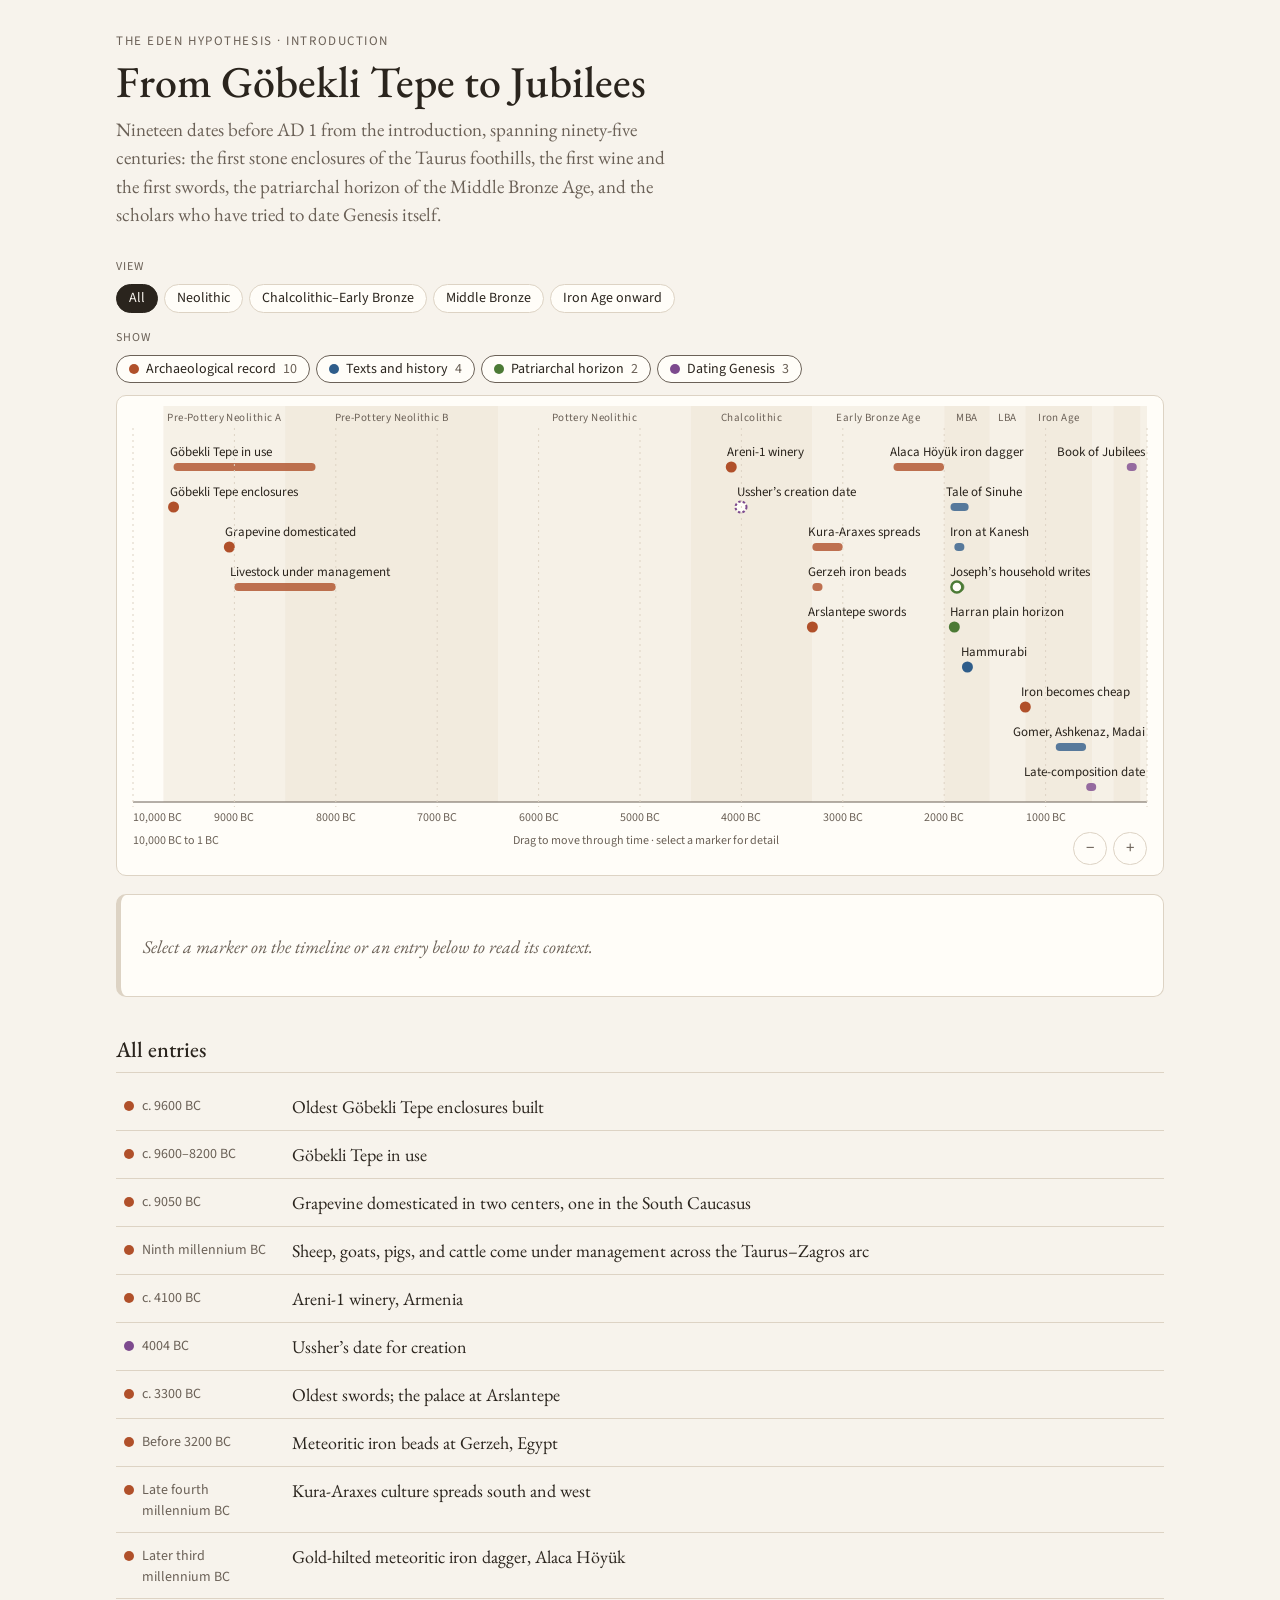
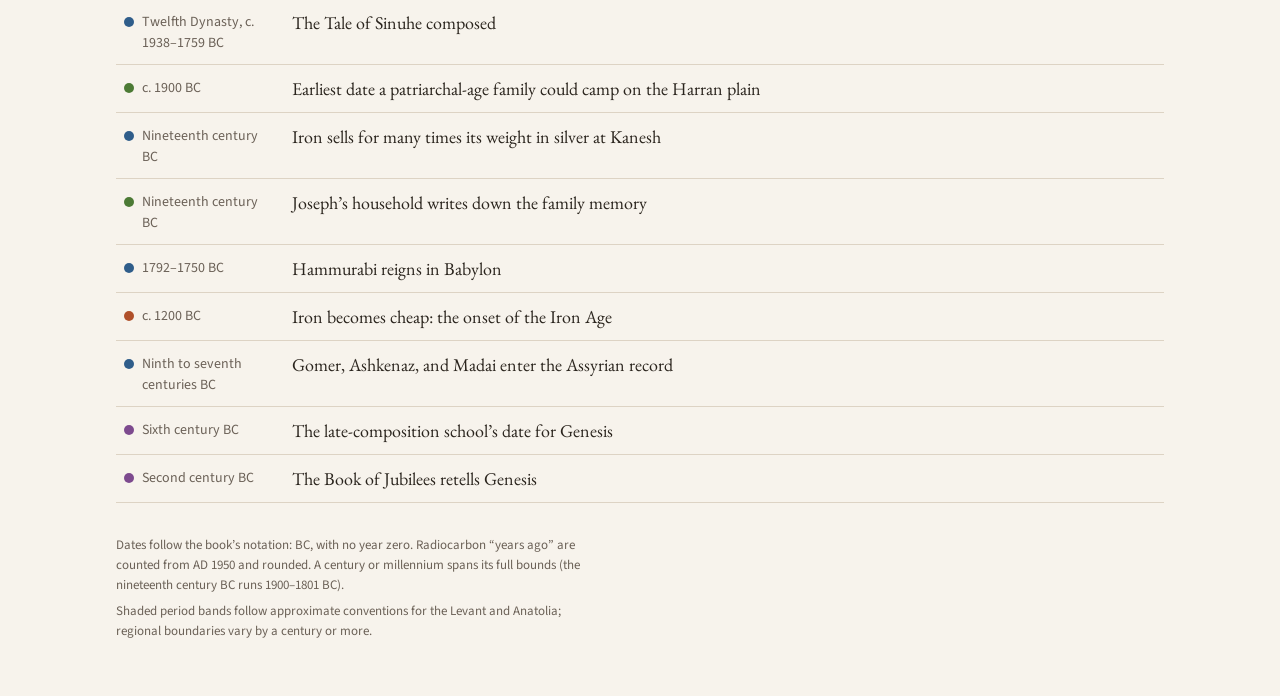
==== timelines/introduction.html @ b76349f7 "Set up companion site: home page, introduction timeline, Josephite Genesis Co-Authored-By: Claude Op" ====
<!doctype html>
<html lang="en">
<head>
<meta charset="utf-8">
<meta name="viewport" content="width=device-width, initial-scale=1">
<title>Eden Hypothesis Timeline</title>
<meta name="description" content="Interactive timeline of dates before AD 1 in the introduction to The Eden Hypothesis, from Göbekli Tepe to the Book of Jubilees.">
<link rel="preconnect" href="https://fonts.googleapis.com">
<link rel="preconnect" href="https://fonts.gstatic.com" crossorigin>
<link href="https://fonts.googleapis.com/css2?family=EB+Garamond:ital,wght@0,400;0,500;0,600;1,400&family=Source+Sans+3:wght@400;600&display=swap" rel="stylesheet">
<style>
:root{
  --bg:#f7f3ec; --surface:#fffdf8; --ink:#2a241d; --muted:#6b6157; --rule:#ddd3c4; --band-a:#efe7da; --band-b:#e7dccb;
  --k-record:#b0502a; --k-text:#2f5d8a; --k-thesis:#4c7a35; --k-dating:#7d4a8e; --focus:#c8891d;
  --serif:"EB Garamond", Garamond, Georgia, serif; --sans:"Source Sans 3", system-ui, -apple-system, "Segoe UI", sans-serif;
}
@media (prefers-color-scheme: dark){
  :root:not([data-theme="light"]){
    --bg:#1b1815; --surface:#24201c; --ink:#ede6db; --muted:#a99e90; --rule:#3b342d; --band-a:#2a2521; --band-b:#312b26;
    --k-record:#e2865c; --k-text:#7fb0e0; --k-thesis:#95c27a; --k-dating:#c495d6; --focus:#e9b04a;
  }
}
:root[data-theme="dark"]{
  --bg:#1b1815; --surface:#24201c; --ink:#ede6db; --muted:#a99e90; --rule:#3b342d; --band-a:#2a2521; --band-b:#312b26;
  --k-record:#e2865c; --k-text:#7fb0e0; --k-thesis:#95c27a; --k-dating:#c495d6; --focus:#e9b04a;
}
*{box-sizing:border-box}
html,body{margin:0;padding:0}
body{background:var(--bg);color:var(--ink);font-family:var(--serif);font-size:18px;line-height:1.5;-webkit-font-smoothing:antialiased}
.wrap{max-width:1080px;margin:0 auto;padding:32px 16px 48px}
header .kicker{font-family:var(--sans);font-size:13px;letter-spacing:.12em;text-transform:uppercase;color:var(--muted);margin:0 0 6px}
header h1{font-weight:500;font-size:clamp(30px,5vw,44px);line-height:1.1;margin:0 0 10px}
header p.lede{margin:0;max-width:62ch;color:var(--muted);font-size:19px}
.controls{display:flex;flex-wrap:wrap;gap:16px 24px;align-items:flex-start;justify-content:space-between;margin:28px 0 12px}
.group{display:flex;flex-wrap:wrap;gap:6px;align-items:center}
.group-label{font-family:var(--sans);font-size:12px;letter-spacing:.08em;text-transform:uppercase;color:var(--muted);width:100%;margin-bottom:2px}
button{font:inherit;color:inherit}
.chip{font-family:var(--sans);font-size:14px;border:1px solid var(--rule);background:var(--surface);border-radius:999px;padding:5px 12px;cursor:pointer;display:inline-flex;align-items:center;gap:7px;line-height:1.2}
.chip:hover{border-color:var(--muted)}
.chip[aria-pressed="true"]{background:var(--ink);color:var(--bg);border-color:var(--ink)}
.chip.kind[aria-pressed="false"]{opacity:.5}
.chip.kind[aria-pressed="true"]{background:var(--surface);color:var(--ink);border-color:var(--muted)}
.dot{width:10px;height:10px;border-radius:50%;display:inline-block;flex:none}
.zoombtns{display:flex;gap:6px}
.chip.icon{width:34px;justify-content:center;padding:5px 0;font-size:17px}
:focus-visible{outline:2px solid var(--focus);outline-offset:2px}

.chart{background:var(--surface);border:1px solid var(--rule);border-radius:10px;padding:10px 0 4px;position:relative;touch-action:pan-y;user-select:none;-webkit-user-select:none}
.chart svg{display:block;width:100%;cursor:grab}
.chart svg.dragging{cursor:grabbing}
.chart .hint{font-family:var(--sans);font-size:12px;color:var(--muted);padding:2px 16px 6px;display:flex;justify-content:space-between;gap:12px;flex-wrap:wrap}
.band-label{font-family:var(--sans);font-size:11px;fill:var(--muted);letter-spacing:.04em}
.tick text{font-family:var(--sans);font-size:12px;fill:var(--muted)}
.tick line{stroke:var(--rule)}
.ev{cursor:pointer}
.ev text{font-family:var(--sans);font-size:13px;fill:var(--ink)}
.ev .hit{fill:transparent}
.ev:hover text,.ev.sel text{font-weight:600}
.ev:focus{outline:none}
.ev:focus-visible .hit{stroke:var(--focus);stroke-width:2;rx:4}
.ev.dim{opacity:.35}

.detail{margin-top:18px;background:var(--surface);border:1px solid var(--rule);border-left:5px solid var(--kc,var(--rule));border-radius:10px;padding:20px 22px 18px}
.detail .meta{font-family:var(--sans);font-size:13px;color:var(--muted);letter-spacing:.04em;display:flex;gap:10px;flex-wrap:wrap;align-items:center}
.detail .meta .kind-name{color:var(--kc);font-weight:600;text-transform:uppercase;letter-spacing:.08em;font-size:12px}
.detail h2{font-weight:500;font-size:clamp(24px,3.4vw,30px);line-height:1.2;margin:6px 0 4px}
.detail .when{font-size:21px;margin:0 0 4px}
.detail .written{color:var(--muted);font-style:italic;margin:0 0 12px;font-size:17px}
.detail .ctx{margin:0;max-width:70ch}
.detail .nav{display:flex;gap:8px;margin-top:16px;font-family:var(--sans)}
.detail .nav .chip{font-size:13px}
.empty{color:var(--muted);font-style:italic}

h3.list-h{font-weight:500;font-size:22px;margin:36px 0 10px;border-bottom:1px solid var(--rule);padding-bottom:6px}
ol.list{list-style:none;margin:0;padding:0}
ol.list li{border-bottom:1px solid var(--rule)}
ol.list button{all:unset;box-sizing:border-box;display:grid;grid-template-columns:150px 1fr;gap:4px 18px;width:100%;padding:10px 8px;cursor:pointer;border-radius:6px}
ol.list button:hover{background:var(--band-a)}
ol.list button:focus-visible{outline:2px solid var(--focus)}
ol.list li.sel button{background:var(--band-b)}
.l-date{font-family:var(--sans);font-size:14px;color:var(--muted);padding-top:3px;display:flex;gap:8px;align-items:baseline}
.l-date .dot{transform:translateY(1px)}
.l-title{font-size:18px}
@media (max-width:560px){
  ol.list button{grid-template-columns:1fr;gap:0}
  .detail{padding:16px}
}
footer{margin-top:32px;font-family:var(--sans);font-size:13px;color:var(--muted);line-height:1.55;max-width:80ch}
footer p{margin:0 0 6px}
</style>
</head>
<body>
<div class="wrap">
  <header>
    <p class="kicker"><a href="../" style="color:inherit;text-decoration:none">The Eden Hypothesis</a> · Introduction</p>
    <h1>From Göbekli Tepe to Jubilees</h1>
    <p class="lede">Nineteen dates before AD 1 from the introduction, spanning ninety-five centuries: the first stone enclosures of the Taurus foothills, the first wine and the first swords, the patriarchal horizon of the Middle Bronze Age, and the scholars who have tried to date Genesis itself.</p>
  </header>

  <div class="controls">
    <div class="group" id="eras" role="group" aria-label="Zoom to era">
      <span class="group-label">View</span>
    </div>
    <div class="group" id="kinds" role="group" aria-label="Filter by kind">
      <span class="group-label">Show</span>
    </div>
  </div>

  <div class="chart" id="chart">
    <svg id="svg" role="group" aria-label="Timeline chart"></svg>
    <div class="hint"><span id="rangeLabel"></span><span>Drag to move through time · select a marker for detail</span>
      <span class="zoombtns"><button class="chip icon" id="zoomOut" aria-label="Zoom out">−</button><button class="chip icon" id="zoomIn" aria-label="Zoom in">+</button></span></div>
  </div>

  <section class="detail" id="detail" aria-live="polite"></section>

  <h3 class="list-h">All entries</h3>
  <ol class="list" id="list"></ol>

  <footer>
    <p>Dates follow the book’s notation: BC, with no year zero. Radiocarbon “years ago” are counted from AD 1950 and rounded. A century or millennium spans its full bounds (the nineteenth century BC runs 1900–1801 BC).</p>
    <p>Shaded period bands follow approximate conventions for the Levant and Anatolia; regional boundaries vary by a century or more.</p>
  </footer>
</div>

<script>
(function(){
"use strict";
var KINDS = {
  record: {name:"Archaeological record", v:"--k-record"},
  text:   {name:"Texts and history", v:"--k-text"},
  thesis: {name:"Patriarchal horizon", v:"--k-thesis"},
  dating: {name:"Dating Genesis", v:"--k-dating"}
};

var EVENTS = [
 {id:1, s:-9600, e:-9600, kind:"record", sec:"I", label:"Göbekli Tepe enclosures",
  title:"Oldest Göbekli Tepe enclosures built", when:"c. 9600 BC", written:"around 9600 BC, or some 11,600 years ago",
  ctx:"The great circular enclosures of Layer III, ringed by T-shaped limestone pillars carved with foxes, boars, snakes, and vultures, belong to the Pre-Pottery Neolithic A."},
 {id:2, s:-9600, e:-8200, kind:"record", sec:"I", label:"Göbekli Tepe in use",
  title:"Göbekli Tepe in use", when:"c. 9600–8200 BC", written:"until about 8200 BC",
  ctx:"Range from the UNESCO World Heritage inscription of 2018. The smaller rectangular buildings of Layer II carry the site’s use into the Pre-Pottery Neolithic B."},
 {id:3, s:-9050, e:-9050, kind:"record", sec:"III", label:"Grapevine domesticated",
  title:"Grapevine domesticated in two centers, one in the South Caucasus", when:"c. 9050 BC", written:"around eleven thousand years ago",
  ctx:"A genomic survey of 3,525 cultivated and wild vines (Dong et al., Science 379, 2023) finds two domestications of roughly equal age, one in western Asia and one in the Caucasus. Eleven thousand years before AD 1950 falls near 9050 BC."},
 {id:4, s:-9000, e:-8001, kind:"record", sec:"III", label:"Livestock under management",
  title:"Sheep, goats, pigs, and cattle come under management across the Taurus–Zagros arc", when:"Ninth millennium BC", written:"ninth millennium BC",
  ctx:"Kill-off profiles that favor young males, documented for goats at Ganj Dareh in the Zagros (Zeder and Hesse, Science 287, 2000), reveal herding before any change in body size."},
 {id:5, s:-4100, e:-4100, kind:"record", sec:"III", label:"Areni-1 winery",
  title:"Areni-1 winery, Armenia", when:"c. 4100 BC", written:"around 4100 BC",
  ctx:"A clay press basin, a fermentation vat, and storage jars in a cave in southern Armenia, with grape residues identified chemically (Barnard et al., Journal of Archaeological Science 38, 2011). The published title gives “around 4000 BCE.”"},
 {id:6, s:-4004, e:-4004, kind:"dating", sec:"IV", label:"Ussher’s creation date", hist:true,
  title:"Ussher’s date for creation", when:"4004 BC", written:"4004 BC",
  ctx:"James Ussher, Annales Veteris Testamenti (1650), set creation at the nightfall preceding October 23, 4004 BC, in the Julian calendar. The date belongs to the history of scholarship, not to the history of the earth."},
 {id:7, s:-3300, e:-3300, kind:"record", sec:"III", label:"Arslantepe swords",
  title:"Oldest swords; the palace at Arslantepe", when:"c. 3300 BC", written:"around 3300 BC",
  ctx:"Arsenical-copper swords from the Period VI A public complex at Arslantepe, near Malatya in eastern Anatolia, the oldest swords yet recovered."},
 {id:8, s:-3300, e:-3200, kind:"record", sec:"V", label:"Gerzeh iron beads",
  title:"Meteoritic iron beads at Gerzeh, Egypt", when:"Before 3200 BC", written:"before 3200 BC",
  ctx:"Tubular beads from a Naqada II grave at Gerzeh, near the entrance to the Faiyum, hammered from nickel-rich meteoritic iron (Rehren et al., Journal of Archaeological Science 40, 2013). Iron reached Egypt from the sky some two thousand years before smelting made it common."},
 {id:9, s:-3300, e:-3001, kind:"record", sec:"VI", label:"Kura-Araxes spreads",
  title:"Kura-Araxes culture spreads south and west", when:"Late fourth millennium BC", written:"from the late fourth millennium BC",
  ctx:"Hand-built, burnished black-and-red pottery and portable hearth stands carry the Kura-Araxes signature from the South Caucasus into eastern Anatolia, northwestern Iran, and, as Khirbet Kerak ware, the southern Levant."},
 {id:10, s:-2500, e:-2001, kind:"record", sec:"V", label:"Alaca Höyük iron dagger",
  title:"Gold-hilted meteoritic iron dagger, Alaca Höyük", when:"Later third millennium BC", written:"later third millennium",
  ctx:"An iron blade set in a gold hilt, from the Early Bronze Age royal tombs of Alaca Höyük in central Anatolia; nickel in the blade points to meteoritic iron."},
 {id:11, s:-1938, e:-1759, kind:"text", sec:"V", label:"Tale of Sinuhe",
  title:"The Tale of Sinuhe composed", when:"Twelfth Dynasty, c. 1938–1759 BC", written:"Twelfth Dynasty",
  ctx:"Set at the death of Amenemhat I, the tale follows a courtier who flees Egypt and becomes a chieftain among the Asiatics of Retjenu: Levantine pastoral life seen through Egyptian eyes."},
 {id:12, s:-1900, e:-1900, kind:"thesis", sec:"III", label:"Harran plain horizon",
  title:"Earliest date a patriarchal-age family could camp on the Harran plain", when:"c. 1900 BC", written:"around 1900 BC",
  ctx:"The book’s earliest horizon for a family of the patriarchal type on the plain around Harran, in the upper Balikh valley."},
 {id:13, s:-1900, e:-1801, kind:"text", sec:"V", label:"Iron at Kanesh",
  title:"Iron sells for many times its weight in silver at Kanesh", when:"Nineteenth century BC", written:"nineteenth century BC",
  ctx:"Old Assyrian merchants’ letters from Kültepe, ancient Kanesh, price amūtum, a rare iron, at many times its weight in silver."},
 {id:14, s:-1900, e:-1801, pt:-1875, kind:"thesis", sec:"VI", label:"Joseph’s household writes",
  title:"Joseph’s household writes down the family memory", when:"Nineteenth century BC (marker at 1875 BC)", written:"in the Twelfth Dynasty, in the nineteenth century BC",
  ctx:"The book’s thesis places Joseph’s household in Twelfth-Dynasty Egypt, where the family memory first takes written form."},
 {id:15, s:-1792, e:-1750, kind:"text", sec:"Conventions", label:"Hammurabi",
  title:"Hammurabi reigns in Babylon", when:"1792–1750 BC", written:"1792–1750 BC",
  ctx:"Reign dates follow the middle chronology; the high and low chronologies move them by half a century or more."},
 {id:16, s:-1200, e:-1200, kind:"record", sec:"V", label:"Iron becomes cheap",
  title:"Iron becomes cheap: the onset of the Iron Age", when:"c. 1200 BC", written:"around 1200 BC",
  ctx:"Smelted iron turns common across Anatolia and the eastern Mediterranean as the palace economies of the Late Bronze Age collapse."},
 {id:17, s:-900, e:-601, kind:"text", sec:"V", label:"Gomer, Ashkenaz, Madai",
  title:"Gomer, Ashkenaz, and Madai enter the Assyrian record", when:"Ninth to seventh centuries BC", written:"between the ninth and seventh centuries BC",
  ctx:"Gimirrai (Cimmerians), Ishkuza (Scythians), and Mada (Medes) appear in Assyrian annals and letters. Genesis 10:2–3 names Gomer and Madai among the sons of Japheth, and Ashkenaz among the sons of Gomer."},
 {id:18, s:-600, e:-501, kind:"dating", sec:"IV", label:"Late-composition date",
  title:"The late-composition school’s date for Genesis", when:"Sixth century BC", written:"sixth century BC",
  ctx:"The late-composition school places the writing of Genesis in the Babylonian exile or the early Persian period."},
 {id:19, s:-200, e:-101, kind:"dating", sec:"V", label:"Book of Jubilees",
  title:"The Book of Jubilees retells Genesis", when:"Second century BC", written:"second century BC",
  ctx:"Jubilees recasts Genesis and the opening of Exodus as an angelic revelation to Moses on Sinai, ordered in forty-nine-year jubilee periods. James VanderKam dates it c. 160–150 BC."}
];

var PERIODS = [
 [-9700,-8500,"Pre-Pottery Neolithic A","PPNA"],
 [-8500,-6400,"Pre-Pottery Neolithic B","PPNB"],
 [-6400,-4500,"Pottery Neolithic","PN"],
 [-4500,-3300,"Chalcolithic","Chalco."],
 [-3300,-2000,"Early Bronze Age","EBA"],
 [-2000,-1550,"Middle Bronze Age","MBA"],
 [-1550,-1200,"Late Bronze Age","LBA"],
 [-1200,-539,"Iron Age","Iron"],
 [-539,-332,"Persian","Pers."],
 [-332,-63,"Hellenistic","Hell."],
 [-63,0,"Roman","Rom."]
];

var ERAS = [
 {name:"All", d:[-10000,0]},
 {name:"Neolithic", d:[-9800,-7800]},
 {name:"Chalcolithic–Early Bronze", d:[-4350,-1850]},
 {name:"Middle Bronze", d:[-2010,-1720]},
 {name:"Iron Age onward", d:[-1300,0]}
];
var LIMITS = [-10600, 200], MIN_SPAN = 80;

var NS = "http://www.w3.org/2000/svg";
var svg = document.getElementById("svg");
var domain = ERAS[0].d.slice();
var activeEra = 0;
var hidden = {};
var selected = null;
var lanesCache = null;

function mk(tag, attrs, parent){
  var n = document.createElementNS(NS, tag);
  for (var k in attrs) n.setAttribute(k, attrs[k]);
  if (parent) parent.appendChild(n);
  return n;
}
function cssVar(v){ return getComputedStyle(document.documentElement).getPropertyValue(v).trim(); }
function color(kind){ return "var(" + KINDS[kind].v + ")"; }
function fmtYear(y){
  if (y >= 0) return "AD " + (y || 1);
  var a = -y;
  return (a >= 10000 ? a.toLocaleString("en-US") : String(a)) + " BC";
}
function visibleEvents(){ return EVENTS.filter(function(e){ return !hidden[e.kind]; }); }

var mctx = document.createElement("canvas").getContext("2d");
function textW(t, font){ mctx.font = font || '13px "Source Sans 3", system-ui, sans-serif'; return mctx.measureText(t).width; }

var PAD = 16, BAND_H = 22, TOP = BAND_H + 14, ROW = 40, AXIS_H = 28;

function scaleFor(d, W){
  var k = (W - 2*PAD) / (d[1] - d[0]);
  return function(y){ return PAD + (y - d[0]) * k; };
}

function computeLanes(d, W){
  var sx = scaleFor(d, W), lanes = [], map = {};
  var evs = visibleEvents().slice().sort(function(a,b){ return a.s - b.s || b.e - a.e; });
  evs.forEach(function(e){
    var x0 = sx(e.s), x1 = sx(e.e);
    if (x1 < -40 || x0 > W + 40) return;
    var lx = Math.max(Math.min(x0 - 4, W - PAD - textW(e.label) - 2), PAD + 2);
    var occS = Math.min(x0, lx) - 4;
    var occE = Math.max(x1, lx + textW(e.label) + 4) + 14;
    var i = 0;
    while (i < lanes.length && lanes[i] > occS) i++;
    lanes[i] = occE; map[e.id] = i;
  });
  return {map:map, n:Math.max(lanes.length,1)};
}

function niceStep(span, W){
  var target = span / Math.max(2, Math.floor((W - 2*PAD) / 95));
  var p = Math.pow(10, Math.floor(Math.log10(target))), m = target / p;
  return (m <= 1 ? 1 : m <= 2 ? 2 : m <= 2.5 ? 2.5 : m <= 5 ? 5 : 10) * p;
}

function render(d, lanes){
  var W = svg.clientWidth || svg.parentNode.clientWidth;
  var sx = scaleFor(d, W);
  lanes = lanes || computeLanes(d, W);
  var H = TOP + lanes.n * ROW + AXIS_H;
  svg.setAttribute("viewBox", "0 0 " + W + " " + H);
  svg.setAttribute("height", H);
  while (svg.firstChild) svg.removeChild(svg.firstChild);

  var defs = mk("defs", {}, svg);
  var cp = mk("clipPath", {id:"clip"}, defs);
  mk("rect", {x:PAD - 2, y:0, width:W - 2*PAD + 4, height:H}, cp);
  var g = mk("g", {"clip-path":"url(#clip)"}, svg);

  // period bands
  PERIODS.forEach(function(p, i){
    var a = sx(p[0]), b = sx(p[1]);
    if (b < 0 || a > W) return;
    mk("rect", {x:a, y:0, width:Math.max(0,b-a), height:H - AXIS_H, fill:"var(" + (i % 2 ? "--band-b" : "--band-a") + ")", opacity:.55}, g);
    var cl = Math.max(a, PAD), cr = Math.min(b, W - PAD), w = cr - cl;
    var full = p[2], ab = p[3], lab = null;
    if (textW(full, '11px "Source Sans 3"') + 12 < w) lab = full; else if (textW(ab, '11px "Source Sans 3"') + 8 < w) lab = ab;
    if (lab){ var t = mk("text", {x:(cl+cr)/2, y:15, "text-anchor":"middle", "class":"band-label"}, g); t.textContent = lab;
      var tt = mk("title", {}, t); tt.textContent = full + " (approx. " + fmtYear(p[0]) + "–" + fmtYear(p[1] || -1) + ")"; }
  });

  // ticks
  var step = niceStep(d[1] - d[0], W);
  var axisY = H - AXIS_H;
  mk("line", {x1:PAD, x2:W-PAD, y1:axisY, y2:axisY, stroke:"var(--muted)", "stroke-width":1}, svg);
  for (var y = Math.ceil(d[0]/step)*step; y <= d[1]; y += step){
    var x = sx(y); if (x < PAD - 1 || x > W - PAD + 1) continue;
    var tg = mk("g", {"class":"tick"}, svg);
    mk("line", {x1:x, x2:x, y1:BAND_H, y2:axisY + 5, "stroke-dasharray": "2 4"}, tg);
    if (y !== 0){
      var tx = mk("text", {x:x, y:axisY + 19, "text-anchor": x < PAD + 30 ? "start" : (x > W - PAD - 30 ? "end" : "middle")}, tg);
      tx.textContent = fmtYear(Math.round(y));
    }
  }

  // events
  visibleEvents().forEach(function(e){
    if (!(e.id in lanes.map)) return;
    var x0 = sx(e.s), x1 = sx(e.e), row = lanes.map[e.id];
    if (x1 < -200 || x0 > W + 200) return;
    var yTop = TOP + row * ROW, yMark = yTop + 25, c = color(e.kind);
    var isSel = selected === e.id;
    var ev = mk("g", {"class":"ev" + (isSel ? " sel" : ""), tabindex:0, role:"button",
      "aria-label": e.title + ", " + e.when, "data-id":e.id}, g);
    var lw = textW(e.label);
    var lx = Math.max(Math.min(x0 - 4, W - PAD - lw - 2), PAD + 2);
    mk("rect", {"class":"hit", x:Math.min(x0, lx) - 6, y:yTop + 1, width:Math.max(x1, lx + lw) - Math.min(x0, lx) + 12, height:ROW - 4, rx:4}, ev);
    var span = x1 - x0;
    if (span >= 6){
      mk("rect", {x:x0, y:yMark - 4, width:span, height:8, rx:4, fill:c, opacity: isSel ? 1 : .8}, ev);
      if (e.pt !== undefined){ var xp = sx(e.pt); mk("circle", {cx:xp, cy:yMark, r:5.5, fill:"var(--surface)", stroke:c, "stroke-width":2.5}, ev); }
    } else if (e.hist){
      mk("circle", {cx:(x0+x1)/2, cy:yMark, r:5.5, fill:"var(--surface)", stroke:c, "stroke-width":2, "stroke-dasharray":"2.5 2"}, ev);
    } else {
      mk("circle", {cx:(x0+x1)/2, cy:yMark, r:5.5, fill:c}, ev);
    }
    if (isSel) mk("circle", {cx: span >= 6 ? (e.pt !== undefined ? sx(e.pt) : x0) : (x0+x1)/2, cy:yMark, r:10, fill:"none", stroke:"var(--focus)", "stroke-width":2}, ev);
    var t = mk("text", {x:lx, y:yTop + 14}, ev); t.textContent = e.label;
    var tt = mk("title", {}, ev); tt.textContent = e.title + " — " + e.when;
  });

  document.getElementById("rangeLabel").textContent = fmtYear(Math.round(d[0])) + " to " + fmtYear(Math.round(d[1]) || -1);
}

// animation
var anim = null;
function ease(t){ return t < .5 ? 2*t*t : 1 - Math.pow(-2*t + 2, 2)/2; }
function animateTo(target){
  target = clampDomain(target);
  if (anim) cancelAnimationFrame(anim);
  var reduce = window.matchMedia && window.matchMedia("(prefers-reduced-motion: reduce)").matches;
  var W = svg.clientWidth || svg.parentNode.clientWidth;
  var lanes = computeLanes(target, W);
  // keep events that are visible during the tween laned
  var from = domain.slice(), t0 = performance.now(), dur = reduce ? 0 : 520;
  var union = computeLanes([Math.min(from[0],target[0]), Math.max(from[1],target[1])], W);
  visibleEvents().forEach(function(e){ if (!(e.id in lanes.map)) { lanes.map[e.id] = Math.min(union.map[e.id] || 0, lanes.n - 1); } });
  function frame(now){
    var p = dur ? Math.min(1, (now - t0)/dur) : 1, k = ease(p);
    domain = [from[0] + (target[0]-from[0])*k, from[1] + (target[1]-from[1])*k];
    render(domain, p < 1 ? lanes : null);
    if (p < 1) anim = requestAnimationFrame(frame); else anim = null;
  }
  anim = requestAnimationFrame(frame);
}
function clampDomain(d){
  var span = Math.max(MIN_SPAN, Math.min(d[1]-d[0], LIMITS[1]-LIMITS[0]));
  var a = d[0], b = a + span;
  if (a < LIMITS[0]){ a = LIMITS[0]; b = a + span; }
  if (b > LIMITS[1]){ b = LIMITS[1]; a = b - span; }
  return [a, b];
}
function setEra(i){
  activeEra = i;
  document.querySelectorAll("#eras .chip").forEach(function(b, j){ b.setAttribute("aria-pressed", j === i ? "true" : "false"); });
  if (i >= 0) animateTo(ERAS[i].d.slice());
}

// controls
var erasEl = document.getElementById("eras");
ERAS.forEach(function(er, i){
  var b = document.createElement("button");
  b.className = "chip"; b.textContent = er.name; b.setAttribute("aria-pressed", i === 0 ? "true" : "false");
  b.addEventListener("click", function(){ setEra(i); });
  erasEl.appendChild(b);
});
var kindsEl = document.getElementById("kinds");
Object.keys(KINDS).forEach(function(k){
  var n = EVENTS.filter(function(e){ return e.kind === k; }).length;
  var b = document.createElement("button");
  b.className = "chip kind"; b.setAttribute("aria-pressed","true");
  b.innerHTML = '<span class="dot" style="background:' + color(k) + '"></span>' + KINDS[k].name + ' <span style="color:var(--muted)">' + n + '</span>';
  b.addEventListener("click", function(){
    hidden[k] = !hidden[k];
    b.setAttribute("aria-pressed", hidden[k] ? "false" : "true");
    if (selected && hidden[EVENTS.filter(function(e){return e.id===selected;})[0].kind]) selected = null;
    render(domain); buildList(); showDetail();
  });
  kindsEl.appendChild(b);
});
function zoomBy(f){
  var c = (domain[0] + domain[1]) / 2, h = (domain[1] - domain[0]) * f / 2;
  setEra(-1); animateTo([c - h, c + h]);
}
document.getElementById("zoomIn").addEventListener("click", function(){ zoomBy(0.5); });
document.getElementById("zoomOut").addEventListener("click", function(){ zoomBy(2); });

// drag to pan
var drag = null;
svg.addEventListener("pointerdown", function(ev){
  if (ev.button !== 0) return;
  drag = {x:ev.clientX, d:domain.slice(), moved:false, id:ev.pointerId};
});
svg.addEventListener("pointermove", function(ev){
  if (!drag) return;
  var dx = ev.clientX - drag.x;
  if (!drag.moved && Math.abs(dx) < 4) return;
  if (!drag.moved){ drag.moved = true; svg.setPointerCapture(drag.id); svg.classList.add("dragging"); if (anim){cancelAnimationFrame(anim); anim=null;} }
  var W = svg.clientWidth, per = (drag.d[1] - drag.d[0]) / (W - 2*PAD);
  domain = clampDomain([drag.d[0] - dx*per, drag.d[1] - dx*per]);
  render(domain);
});
function endDrag(ev){
  if (!drag) return;
  var wasMoved = drag.moved; drag = null; svg.classList.remove("dragging");
  if (wasMoved){ setEra(-1); return; }
  var t = ev.target.closest ? ev.target.closest(".ev") : null;
  if (t) select(+t.getAttribute("data-id"), false);
}
svg.addEventListener("pointerup", endDrag);
svg.addEventListener("pointercancel", function(){ drag = null; svg.classList.remove("dragging"); });
svg.addEventListener("keydown", function(ev){
  var t = ev.target.closest ? ev.target.closest(".ev") : null;
  if (t && (ev.key === "Enter" || ev.key === " ")){ ev.preventDefault(); select(+t.getAttribute("data-id"), false); }
});

// selection, detail, list
function ordered(){ return visibleEvents().slice().sort(function(a,b){ return (a.pt!==undefined?a.pt:a.s) - (b.pt!==undefined?b.pt:b.s) || a.id - b.id; }); }
function select(id, reveal){
  selected = id;
  var e = EVENTS.filter(function(x){ return x.id === id; })[0];
  if (reveal && e){
    var span = domain[1] - domain[0], need = (e.e - e.s) * 1.5;
    var inView = e.s >= domain[0] + span*0.04 && e.e <= domain[1] - span*0.25;
    if (!inView || need > span){
      var s2 = Math.max(span, need), c = (e.s + e.e)/2;
      setEra(-1); animateTo([c - s2*0.4, c + s2*0.6]);
    } else render(domain);
  } else render(domain);
  showDetail(); buildList();
  if (reveal) document.getElementById("chart").scrollIntoView({behavior:"smooth", block:"nearest"});
}
function esc(s){ return String(s).replace(/[&<>"]/g, function(c){ return {"&":"&amp;","<":"&lt;",">":"&gt;",'"':"&quot;"}[c]; }); }
var ITAL = /(Journal of Archaeological Science|Annales Veteris Testamenti|Science)/g;
function richCtx(s){ return esc(s).replace(ITAL, "<i>$1</i>"); }
function showDetail(){
  var box = document.getElementById("detail");
  var e = EVENTS.filter(function(x){ return x.id === selected; })[0];
  if (!e){
    box.style.removeProperty("--kc");
    box.innerHTML = '<p class="empty">Select a marker on the timeline or an entry below to read its context.</p>';
    return;
  }
  var list = ordered(), i = list.indexOf(e);
  box.style.setProperty("--kc", color(e.kind));
  box.innerHTML =
    '<div class="meta"><span class="kind-name">' + KINDS[e.kind].name + '</span><span>Introduction, ' + (e.sec === "Conventions" ? "Conventions" : "§" + e.sec) + '</span>' +
    (e.hist ? '<span>Historiographical date</span>' : '') + '</div>' +
    '<h2>' + esc(e.title) + '</h2>' +
    '<p class="when">' + esc(e.when) + '</p>' +
    '<p class="written">In the text: “' + esc(e.written) + '”</p>' +
    '<p class="ctx">' + richCtx(e.ctx) + '</p>' +
    '<div class="nav"><button class="chip" id="prev"' + (i <= 0 ? " disabled" : "") + '>← Earlier</button>' +
    '<button class="chip" id="next"' + (i >= list.length - 1 ? " disabled" : "") + '>Later →</button></div>';
  var p = document.getElementById("prev"), n = document.getElementById("next");
  if (i > 0) p.addEventListener("click", function(){ select(list[i-1].id, true); });
  else p.style.opacity = .4;
  if (i < list.length - 1) n.addEventListener("click", function(){ select(list[i+1].id, true); });
  else n.style.opacity = .4;
}
function buildList(){
  var ol = document.getElementById("list");
  ol.innerHTML = "";
  ordered().forEach(function(e){
    var li = document.createElement("li"); if (e.id === selected) li.className = "sel";
    var b = document.createElement("button");
    b.innerHTML = '<span class="l-date"><span class="dot" style="background:' + color(e.kind) + '"></span>' + esc(e.when.replace(" (marker at 1875 BC)","")) + '</span><span class="l-title">' + esc(e.title) + '</span>';
    b.addEventListener("click", function(){ select(e.id, true); });
    li.appendChild(b); ol.appendChild(li);
  });
}

document.addEventListener("keydown", function(ev){
  if (selected === null || /INPUT|TEXTAREA/.test(ev.target.tagName)) return;
  var list = ordered(), i = list.findIndex(function(x){ return x.id === selected; });
  if (ev.key === "ArrowRight" && i < list.length - 1){ ev.preventDefault(); select(list[i+1].id, true); }
  if (ev.key === "ArrowLeft" && i > 0){ ev.preventDefault(); select(list[i-1].id, true); }
});

var rT; window.addEventListener("resize", function(){ clearTimeout(rT); rT = setTimeout(function(){ render(domain); }, 80); });

render(domain); buildList(); showDetail();
if (document.fonts && document.fonts.ready) document.fonts.ready.then(function(){ render(domain); });
})();
</script>
</body>
</html>
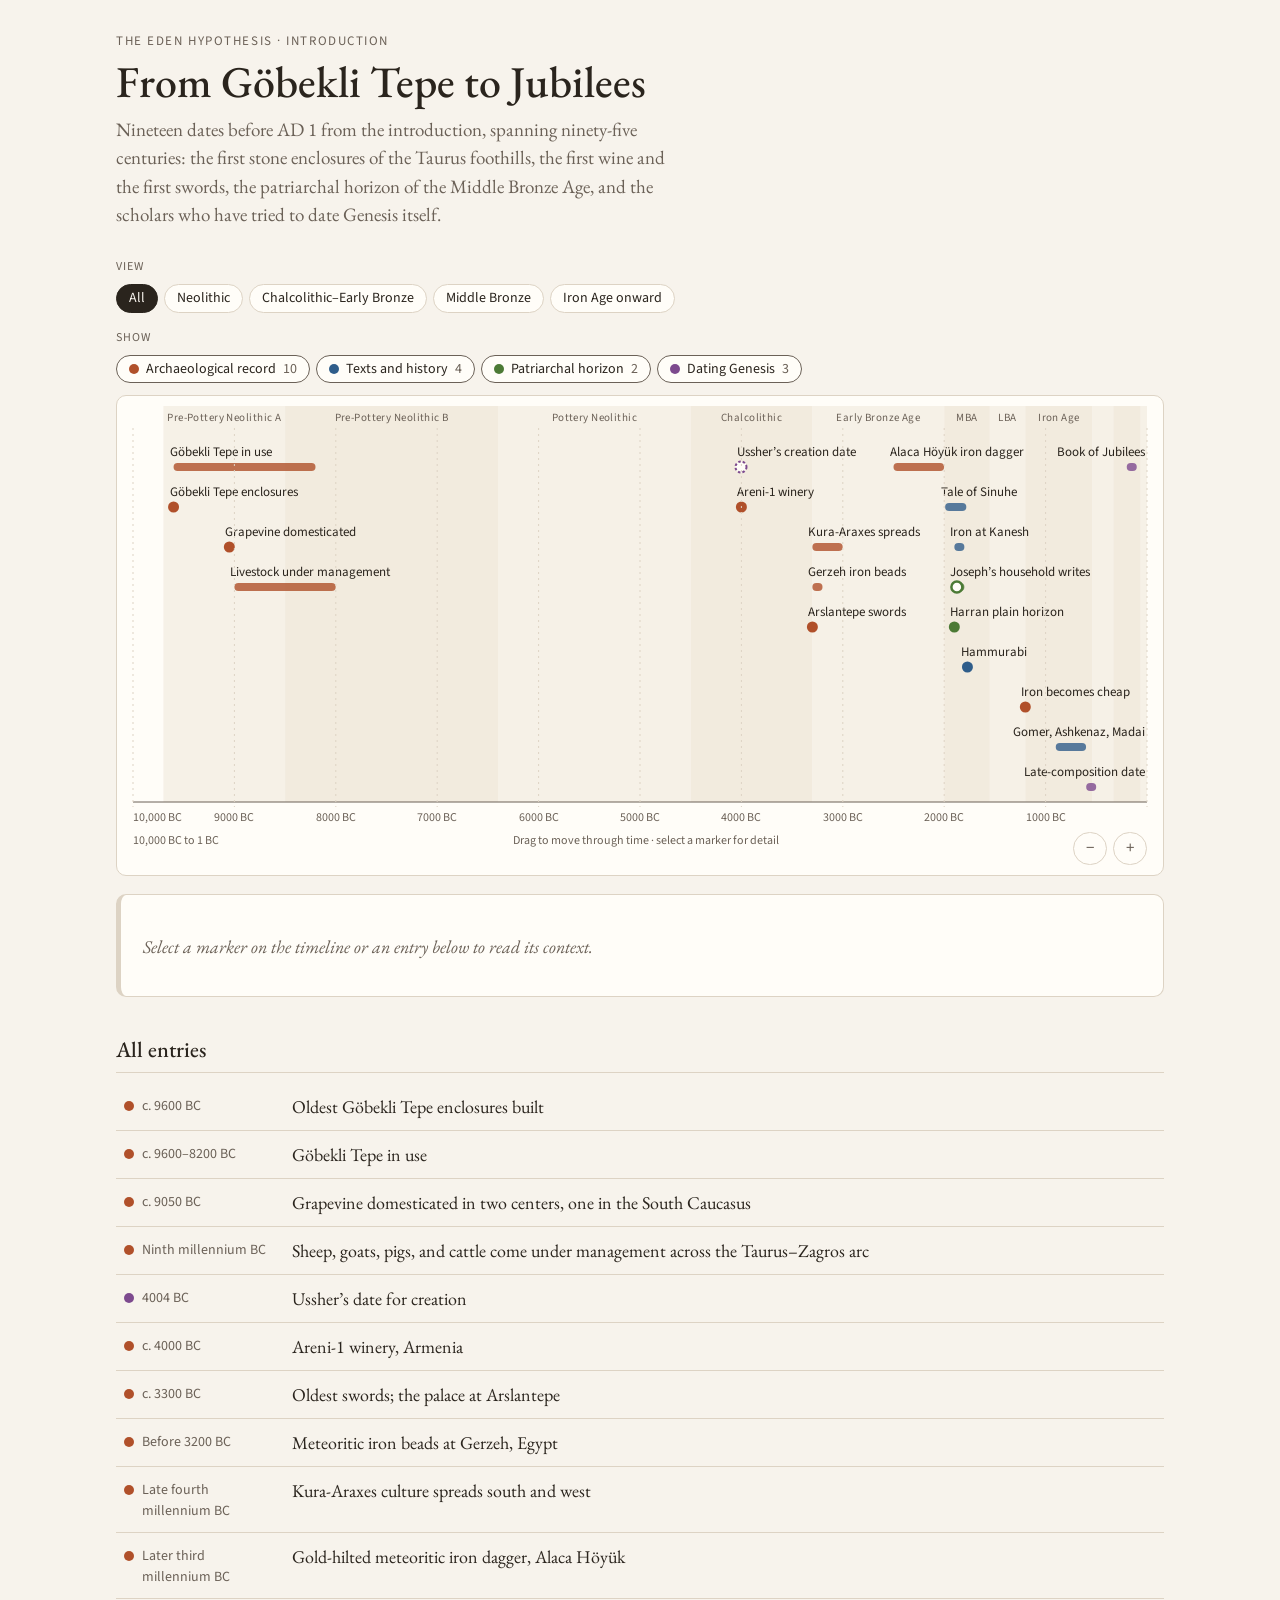
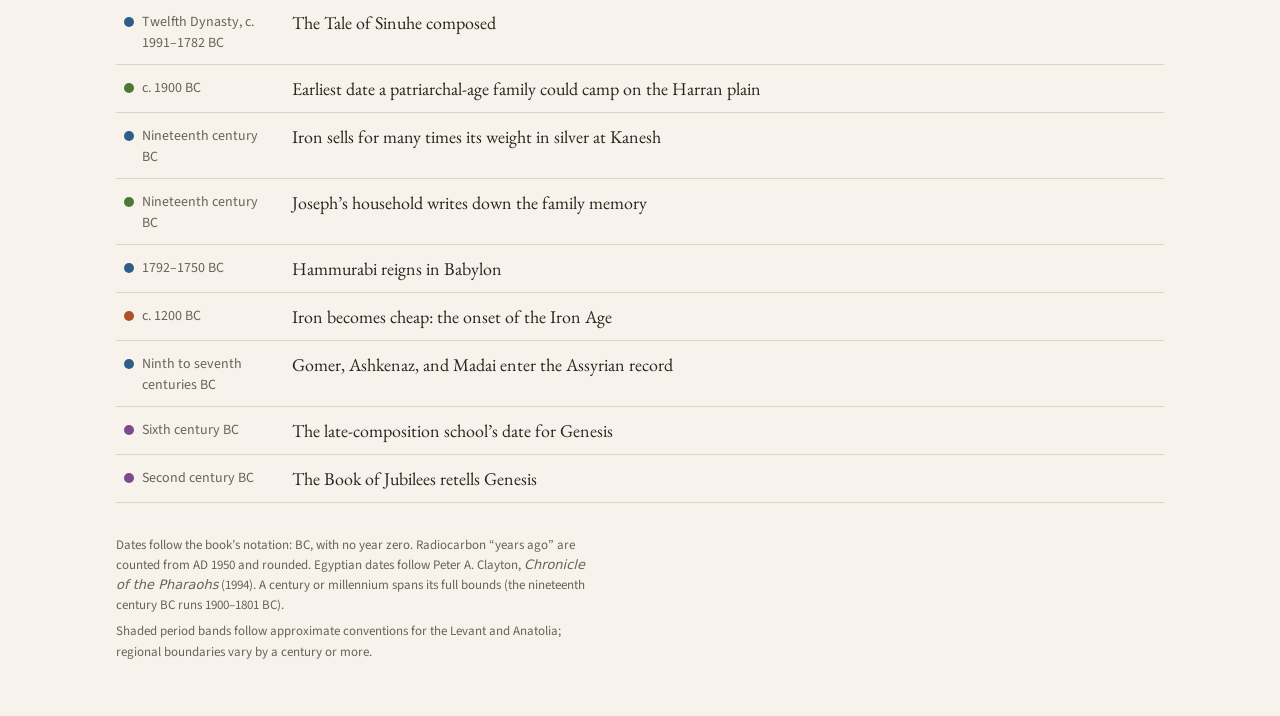
==== commit a6d50b27: "Add shared timeline engine, Neolithic and Genesis-dating timelines; Clayton Egyptian dates Co-Author" ====
--- a/timelines/introduction.html
+++ b/timelines/introduction.html
@@ -118,7 +118,7 @@
   <ol class="list" id="list"></ol>
 
   <footer>
-    <p>Dates follow the book’s notation: BC, with no year zero. Radiocarbon “years ago” are counted from AD 1950 and rounded. A century or millennium spans its full bounds (the nineteenth century BC runs 1900–1801 BC).</p>
+    <p>Dates follow the book’s notation: BC, with no year zero. Radiocarbon “years ago” are counted from AD 1950 and rounded. Egyptian dates follow Peter A. Clayton, <i>Chronicle of the Pharaohs</i> (1994). A century or millennium spans its full bounds (the nineteenth century BC runs 1900–1801 BC).</p>
     <p>Shaded period bands follow approximate conventions for the Levant and Anatolia; regional boundaries vary by a century or more.</p>
   </footer>
 </div>
@@ -146,9 +146,9 @@
  {id:4, s:-9000, e:-8001, kind:"record", sec:"III", label:"Livestock under management",
   title:"Sheep, goats, pigs, and cattle come under management across the Taurus–Zagros arc", when:"Ninth millennium BC", written:"ninth millennium BC",
   ctx:"Kill-off profiles that favor young males, documented for goats at Ganj Dareh in the Zagros (Zeder and Hesse, Science 287, 2000), reveal herding before any change in body size."},
- {id:5, s:-4100, e:-4100, kind:"record", sec:"III", label:"Areni-1 winery",
-  title:"Areni-1 winery, Armenia", when:"c. 4100 BC", written:"around 4100 BC",
-  ctx:"A clay press basin, a fermentation vat, and storage jars in a cave in southern Armenia, with grape residues identified chemically (Barnard et al., Journal of Archaeological Science 38, 2011). The published title gives “around 4000 BCE.”"},
+ {id:5, s:-4000, e:-4000, kind:"record", sec:"III", label:"Areni-1 winery",
+  title:"Areni-1 winery, Armenia", when:"c. 4000 BC", written:"around 4000 BC",
+  ctx:"A clay press basin, a fermentation vat, and storage jars in a cave in southern Armenia, with grape residues identified chemically (Barnard et al., Journal of Archaeological Science 38, 2011)."},
  {id:6, s:-4004, e:-4004, kind:"dating", sec:"IV", label:"Ussher’s creation date", hist:true,
   title:"Ussher’s date for creation", when:"4004 BC", written:"4004 BC",
   ctx:"James Ussher, Annales Veteris Testamenti (1650), set creation at the nightfall preceding October 23, 4004 BC, in the Julian calendar. The date belongs to the history of scholarship, not to the history of the earth."},
@@ -164,8 +164,8 @@
  {id:10, s:-2500, e:-2001, kind:"record", sec:"V", label:"Alaca Höyük iron dagger",
   title:"Gold-hilted meteoritic iron dagger, Alaca Höyük", when:"Later third millennium BC", written:"later third millennium",
   ctx:"An iron blade set in a gold hilt, from the Early Bronze Age royal tombs of Alaca Höyük in central Anatolia; nickel in the blade points to meteoritic iron."},
- {id:11, s:-1938, e:-1759, kind:"text", sec:"V", label:"Tale of Sinuhe",
-  title:"The Tale of Sinuhe composed", when:"Twelfth Dynasty, c. 1938–1759 BC", written:"Twelfth Dynasty",
+ {id:11, s:-1991, e:-1782, kind:"text", sec:"V", label:"Tale of Sinuhe",
+  title:"The Tale of Sinuhe composed", when:"Twelfth Dynasty, c. 1991–1782 BC", written:"Twelfth Dynasty",
   ctx:"Set at the death of Amenemhat I, the tale follows a courtier who flees Egypt and becomes a chieftain among the Asiatics of Retjenu: Levantine pastoral life seen through Egyptian eyes."},
  {id:12, s:-1900, e:-1900, kind:"thesis", sec:"III", label:"Harran plain horizon",
   title:"Earliest date a patriarchal-age family could camp on the Harran plain", when:"c. 1900 BC", written:"around 1900 BC",
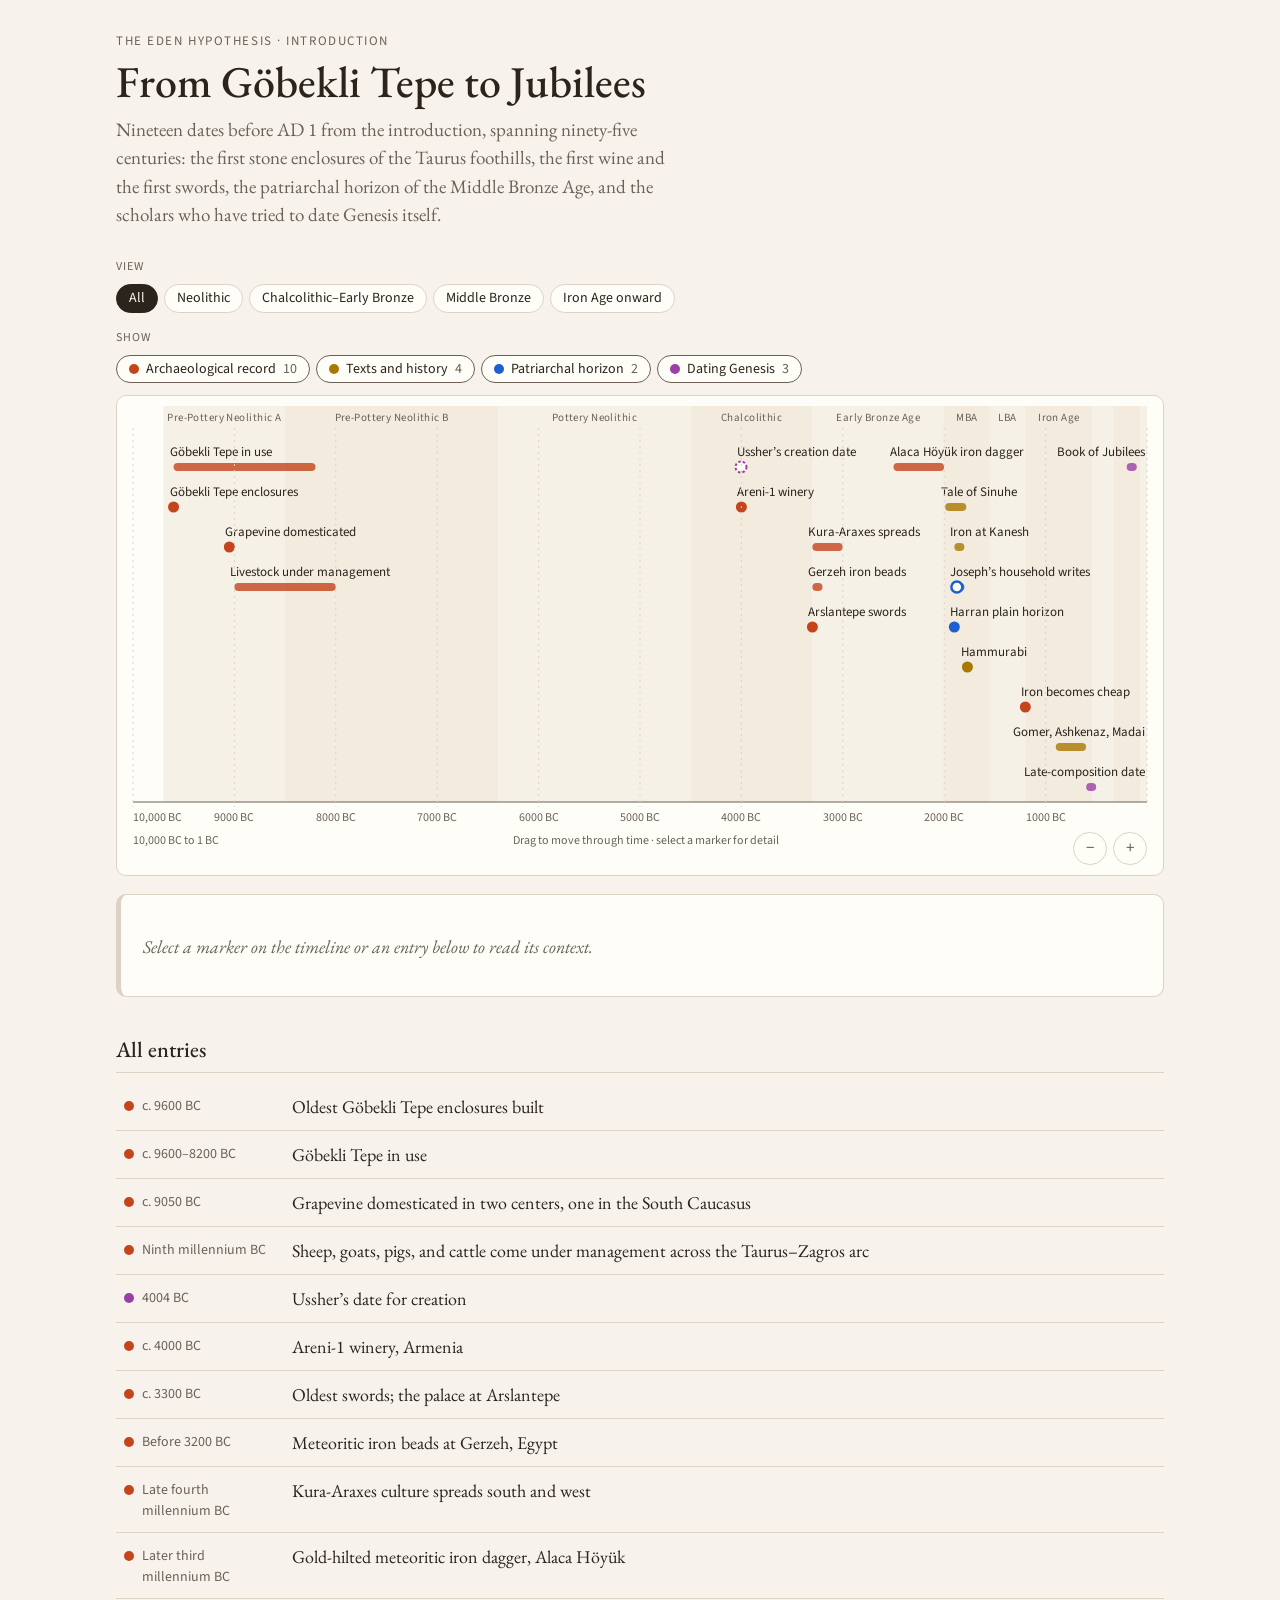
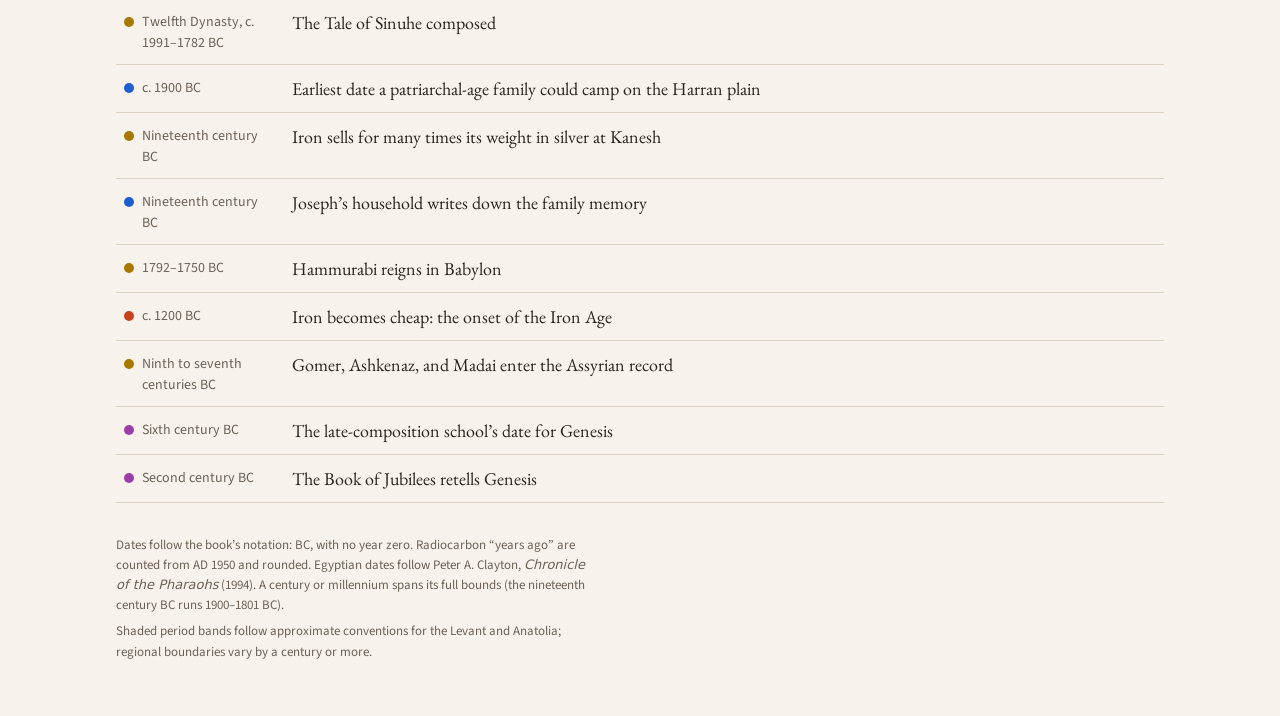
==== commit 7620807c: "Distinct category palette: book's thesis in blue Co-Authored-By: Claude Opus 5.5 <noreply@anthropic." ====
--- a/timelines/introduction.html
+++ b/timelines/introduction.html
@@ -11,18 +11,18 @@
 <style>
 :root{
   --bg:#f7f3ec; --surface:#fffdf8; --ink:#2a241d; --muted:#6b6157; --rule:#ddd3c4; --band-a:#efe7da; --band-b:#e7dccb;
-  --k-record:#b0502a; --k-text:#2f5d8a; --k-thesis:#4c7a35; --k-dating:#7d4a8e; --focus:#c8891d;
+  --k-record:#c4451c; --k-text:#a87800; --k-thesis:#1d5fd1; --k-dating:#9b3fa6; --focus:#c8891d;
   --serif:"EB Garamond", Garamond, Georgia, serif; --sans:"Source Sans 3", system-ui, -apple-system, "Segoe UI", sans-serif;
 }
 @media (prefers-color-scheme: dark){
   :root:not([data-theme="light"]){
     --bg:#1b1815; --surface:#24201c; --ink:#ede6db; --muted:#a99e90; --rule:#3b342d; --band-a:#2a2521; --band-b:#312b26;
-    --k-record:#e2865c; --k-text:#7fb0e0; --k-thesis:#95c27a; --k-dating:#c495d6; --focus:#e9b04a;
+    --k-record:#ff8a5c; --k-text:#e8c04a; --k-thesis:#7aa9ff; --k-dating:#d58ae0; --focus:#e9b04a;
   }
 }
 :root[data-theme="dark"]{
   --bg:#1b1815; --surface:#24201c; --ink:#ede6db; --muted:#a99e90; --rule:#3b342d; --band-a:#2a2521; --band-b:#312b26;
-  --k-record:#e2865c; --k-text:#7fb0e0; --k-thesis:#95c27a; --k-dating:#c495d6; --focus:#e9b04a;
+  --k-record:#ff8a5c; --k-text:#e8c04a; --k-thesis:#7aa9ff; --k-dating:#d58ae0; --focus:#e9b04a;
 }
 *{box-sizing:border-box}
 html,body{margin:0;padding:0}
